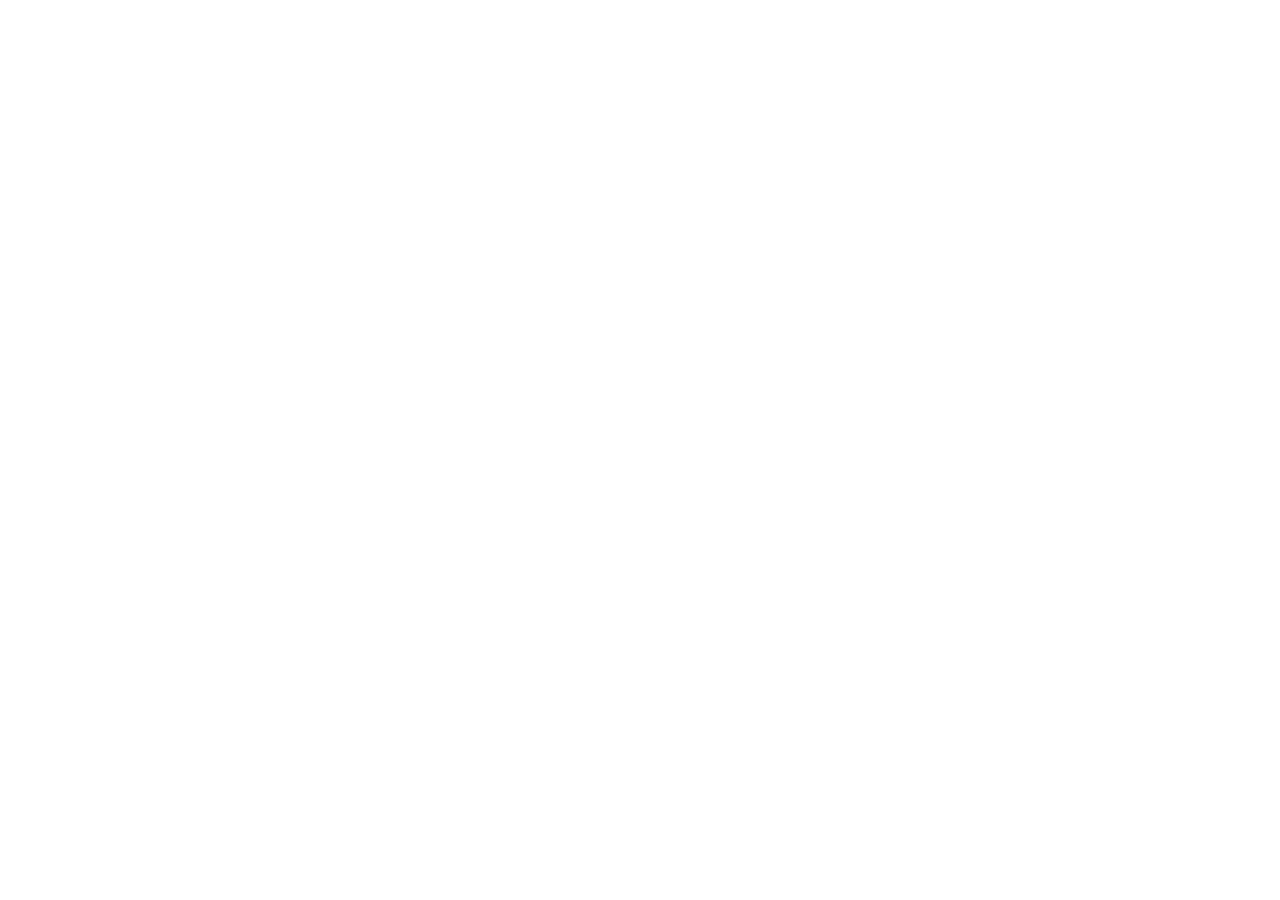
==== frontend/index.html @ b8f39c0d "Create index.html" ====
<!doctype html>
<html lang="en">
<head>
<meta charset="utf-8" />
<meta name="viewport" content="width=device-width, initial-scale=1" />
<title>Signal Desk — Autonomous Persona Agent</title>
<link rel="icon" href="data:image/svg+xml,%3Csvg xmlns='http://www.w3.org/2000/svg' viewBox='0 0 16 16'%3E%3Ccircle cx='8' cy='8' r='6' fill='%23FFB454'/%3E%3C/svg%3E" />
<link rel="preconnect" href="https://fonts.googleapis.com" />
<link rel="preconnect" href="https://fonts.gstatic.com" crossorigin />
<link href="https://fonts.googleapis.com/css2?family=IBM+Plex+Mono:wght@400;500;600&family=IBM+Plex+Sans:wght@400;500;600&display=swap" rel="stylesheet" />
<link rel="stylesheet" href="style.css" />
</head>
<body>

  <!-- ============== BOOT / INITIALIZE SCREEN ============== -->
  <main id="boot-screen" class="boot-screen" hidden>
    <div class="boot-panel">
      <p class="eyebrow">signal desk — setup</p>
      <h1>Initialize a persona</h1>
      <p class="boot-copy">
        Give it a name and a domain. From here it discovers its own topics,
        decides what's worth saying, and keeps publishing on its own clock —
        no further input from you.
      </p>

      <form id="init-form" class="boot-form">
        <label class="field">
          <span>Persona name</span>
          <input id="persona-name" type="text" placeholder="Ada" maxlength="40" autocomplete="off" required />
        </label>

        <label class="field">
          <span>Domain</span>
          <select id="persona-domain-select">
            <option value="AI Security">AI Security Researcher</option>
            <option value="Machine Learning Engineer">Machine Learning Engineer</option>
            <option value="AI Product Analyst">AI Product Analyst</option>
            <option value="Open Source Contributor">Open Source Contributor</option>
            <option value="Robotics Engineer">Robotics Engineer</option>
            <option value="Developer Advocate">Developer Advocate</option>
            <option value="AI Ethics Researcher">AI Ethics Researcher</option>
            <option value="__custom__">Custom domain…</option>
          </select>
        </label>

        <label class="field" id="custom-domain-field" hidden>
          <span>Custom domain</span>
          <input id="persona-domain-custom" type="text" placeholder="e.g. Quantum Computing" maxlength="60" autocomplete="off" />
        </label>

        <button type="submit" id="init-submit" class="btn-primary">
          Initialize agent <span class="arrow">→</span>
        </button>

        <p id="boot-error" class="error-line" hidden></p>
      </form>
    </div>
  </main>

  <!-- ============== SIGNAL DESK (MAIN FEED) ============== -->
  <div id="desk" class="desk" hidden>

    <header class="control-strip">
      <div class="control-row control-row--top">
        <div class="identity">
          <span class="status-dot" id="status-dot" aria-hidden="true"></span>
          <div class="identity-text">
            <h1 id="persona-name-display">—</h1>
            <p id="persona-domain-display" class="domain-line">—</p>
          </div>
        </div>

        <div class="controls-right">
          <button id="refresh-btn" class="btn-ghost" title="Refresh now">Refresh</button>
          <button id="reset-btn" class="btn-ghost" title="Initialize a different persona">New persona</button>
        </div>
      </div>

      <p id="persona-tagline" class="tagline">—</p>

      <div class="control-row control-row--meta">
        <div class="meta-item">
          <span class="meta-label">status</span>
          <span class="meta-value" id="status-value">connecting…</span>
        </div>
        <div class="meta-item">
          <span class="meta-label">next transmission</span>
          <span class="meta-value" id="countdown-value">—</span>
        </div>
        <div class="meta-item">
          <span class="meta-label">published</span>
          <span class="meta-value" id="post-count-value">0</span>
        </div>
        <div class="meta-item meta-item--id">
          <span class="meta-label">agent id</span>
          <button class="meta-value meta-value--copy" id="agent-id-value" title="Click to copy">—</button>
        </div>
      </div>
    </header>

    <main class="feed" id="feed" aria-live="polite">
      <!-- posts injected here -->
    </main>

    <p id="feed-empty" class="empty-state" hidden>
      No transmissions yet. The desk is still evaluating incoming signal —
      it only publishes when a topic clears its own editorial bar.
    </p>

    <p id="feed-error" class="error-line error-line--feed" hidden></p>

    <footer class="desk-footer">
      <span>Backend: Spring Boot · discovers from Hacker News + arXiv · publishes autonomously over time</span>
    </footer>
  </div>

  <template id="post-card-template">
    <article class="card">
      <div class="card-meta">
        <span class="card-index"></span>
        <time class="card-time"></time>
      </div>
      <p class="card-text"></p>
      <details class="card-rationale">
        <summary>Rationale</summary>
        <p class="card-rationale-text"></p>
      </details>
      <div class="card-sources"></div>
    </article>
  </template>

  <script src="app.js"></script>
</body>
</html>
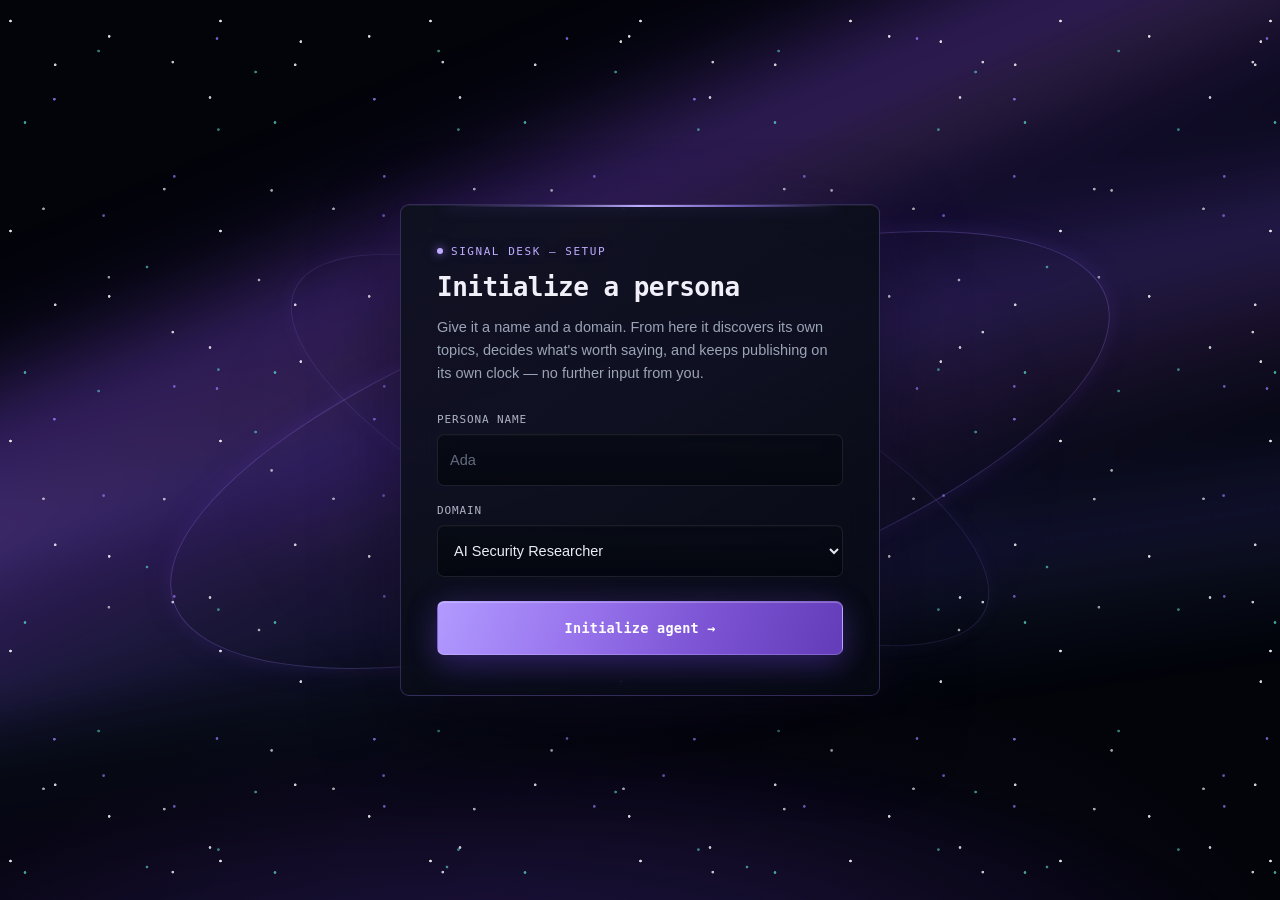
==== commit 26bafeb9: "Update index.html" ====
--- a/frontend/index.html
+++ b/frontend/index.html
@@ -3,7 +3,7 @@
 <head>
 <meta charset="utf-8" />
 <meta name="viewport" content="width=device-width, initial-scale=1" />
-<title>Signal Desk — Autonomous Persona Agent</title>
+<title>AI-Persona — Autonomous Persona Agent</title>
 <link rel="icon" href="data:image/svg+xml,%3Csvg xmlns='http://www.w3.org/2000/svg' viewBox='0 0 16 16'%3E%3Ccircle cx='8' cy='8' r='6' fill='%23FFB454'/%3E%3C/svg%3E" />
 <link rel="preconnect" href="https://fonts.googleapis.com" />
 <link rel="preconnect" href="https://fonts.gstatic.com" crossorigin />
--- a/frontend/style.css
+++ b/frontend/style.css
@@ -0,0 +1,1590 @@
+/* =========================================================================
+   SIGNAL DESK 
+   ========================================================================= */
+
+:root {
+  --bg: #03040a;
+  --bg-deep: #060817;
+
+  --panel: rgba(10, 14, 25, 0.82);
+  --panel-raised: rgba(13, 18, 30, 0.82);
+
+  --hairline: rgba(255,255,255,0.075);
+  --hairline-soft: rgba(255,255,255,0.045);
+
+  --text: #ececf5;
+  --text-dim: #9ba4b7;
+  --text-faint: #626b7e;
+
+  /* PURPLE PRIMARY */
+  --purple: #9b7cff;
+  --purple-light: #c0adff;
+  --purple-deep: #7047d1;
+
+  /* CYAN SECONDARY */
+  --cyan: #5ee6d9;
+  --cyan-light: #8df4ea;
+
+  --red: #ff6b6b;
+
+  --mono:
+    "IBM Plex Mono",
+    ui-monospace,
+    "SF Mono",
+    Menlo,
+    monospace;
+
+  --sans:
+    "IBM Plex Sans",
+    -apple-system,
+    "Segoe UI",
+    sans-serif;
+}
+
+
+/* =========================================================================
+   RESET
+   ========================================================================= */
+
+* {
+  box-sizing: border-box;
+}
+
+html,
+body {
+  margin: 0;
+  padding: 0;
+
+  min-height: 100%;
+
+  background: #03040a;
+
+  color: var(--text);
+
+  font-family: var(--sans);
+
+  -webkit-font-smoothing: antialiased;
+  text-rendering: optimizeLegibility;
+}
+
+body {
+  position: relative;
+
+  overflow-x: hidden;
+
+  background:
+    radial-gradient(
+      ellipse 75% 55% at 50% 110%,
+      rgba(91,55,185,0.12),
+      transparent 70%
+    ),
+    #03040a;
+}
+
+a {
+  color: var(--cyan);
+}
+
+button {
+  font-family: inherit;
+  cursor: pointer;
+}
+
+[hidden] {
+  display: none !important;
+}
+
+::selection {
+  background: rgba(155,124,255,0.28);
+  color: #fff;
+}
+
+:focus-visible {
+  outline: 2px solid var(--purple-light);
+  outline-offset: 2px;
+}
+
+
+/* =========================================================================
+   UNIVERSE — STAR FIELD
+   ========================================================================= */
+
+body::after {
+  content: "";
+
+  position: fixed;
+  inset: 0;
+
+  z-index: 0;
+
+  pointer-events: none;
+
+  background-image:
+
+    /* white stars */
+    radial-gradient(circle at 5% 10%,
+      rgba(255,255,255,.88) 0 1px,
+      transparent 1.7px),
+
+    radial-gradient(circle at 15% 72%,
+      rgba(255,255,255,.62) 0 1px,
+      transparent 1.7px),
+
+    radial-gradient(circle at 23% 27%,
+      rgba(255,255,255,.80) 0 1px,
+      transparent 1.7px),
+
+    radial-gradient(circle at 33% 84%,
+      rgba(255,255,255,.58) 0 1px,
+      transparent 1.7px),
+
+    radial-gradient(circle at 42% 14%,
+      rgba(255,255,255,.84) 0 1px,
+      transparent 1.7px),
+
+    radial-gradient(circle at 53% 61%,
+      rgba(255,255,255,.65) 0 1px,
+      transparent 1.7px),
+
+    radial-gradient(circle at 64% 23%,
+      rgba(255,255,255,.76) 0 1px,
+      transparent 1.7px),
+
+    radial-gradient(circle at 74% 80%,
+      rgba(255,255,255,.64) 0 1px,
+      transparent 1.7px),
+
+    radial-gradient(circle at 84% 39%,
+      rgba(255,255,255,.78) 0 1px,
+      transparent 1.7px),
+
+    radial-gradient(circle at 94% 13%,
+      rgba(255,255,255,.84) 0 1px,
+      transparent 1.7px),
+
+    radial-gradient(circle at 97% 68%,
+      rgba(255,255,255,.62) 0 1px,
+      transparent 1.7px),
+
+    /* cyan stars */
+    radial-gradient(circle at 10% 49%,
+      rgba(94,230,217,.70) 0 1px,
+      transparent 1.7px),
+
+    radial-gradient(circle at 29% 15%,
+      rgba(94,230,217,.52) 0 1px,
+      transparent 1.7px),
+
+    radial-gradient(circle at 49% 89%,
+      rgba(94,230,217,.60) 0 1px,
+      transparent 1.7px),
+
+    radial-gradient(circle at 71% 20%,
+      rgba(94,230,217,.58) 0 1px,
+      transparent 1.7px),
+
+    radial-gradient(circle at 91% 54%,
+      rgba(94,230,217,.50) 0 1px,
+      transparent 1.7px),
+
+    /* violet stars */
+    radial-gradient(circle at 17% 31%,
+      rgba(155,124,255,.80) 0 1px,
+      transparent 1.7px),
+
+    radial-gradient(circle at 37% 77%,
+      rgba(155,124,255,.62) 0 1px,
+      transparent 1.7px),
+
+    radial-gradient(circle at 62% 11%,
+      rgba(155,124,255,.72) 0 1px,
+      transparent 1.7px),
+
+    radial-gradient(circle at 83% 84%,
+      rgba(155,124,255,.65) 0 1px,
+      transparent 1.7px);
+
+  background-size:
+    210px 210px,
+    290px 290px,
+    240px 240px,
+    330px 330px,
+    260px 260px,
+    310px 310px,
+    270px 270px,
+    350px 350px,
+    250px 250px,
+    320px 320px,
+    280px 280px,
+    250px 250px,
+    340px 340px,
+    300px 300px,
+    360px 360px,
+    240px 240px,
+    320px 320px,
+    280px 280px,
+    350px 350px;
+
+  animation: starDrift 90s linear infinite;
+}
+
+@keyframes starDrift {
+  from {
+    transform: translate3d(0,0,0);
+  }
+
+  to {
+    transform: translate3d(-18px,14px,0);
+  }
+}
+
+
+/* =========================================================================
+   AURORA — STRONG PURPLE ATMOSPHERE
+   ========================================================================= */
+
+body::before {
+  content: "";
+
+  position: fixed;
+
+  inset: -20% -15%;
+
+  z-index: 0;
+
+  pointer-events: none;
+
+  background:
+
+    /* MAIN PURPLE RIBBON */
+    linear-gradient(
+      157deg,
+      transparent 25%,
+      rgba(93,48,205,0.04) 30%,
+      rgba(143,83,255,0.34) 36%,
+      rgba(181,113,255,0.22) 40%,
+      rgba(106,60,222,0.13) 44%,
+      transparent 51%
+    ),
+
+    /* SECOND VIOLET RIBBON */
+    linear-gradient(
+      166deg,
+      transparent 34%,
+      rgba(77,61,200,0.06) 40%,
+      rgba(121,83,239,0.30) 46%,
+      rgba(167,103,255,0.16) 51%,
+      transparent 58%
+    ),
+
+    /* BLUE/VIOLET EDGE */
+    linear-gradient(
+      172deg,
+      transparent 48%,
+      rgba(66,88,211,0.05) 54%,
+      rgba(91,91,225,0.18) 60%,
+      rgba(81,132,220,0.08) 64%,
+      transparent 70%
+    ),
+
+    /* LOWER PURPLE */
+    radial-gradient(
+      ellipse 70% 25% at 38% 91%,
+      rgba(112,62,220,0.22),
+      transparent 72%
+    );
+
+  filter: blur(22px);
+
+  opacity: .92;
+
+  animation: auroraFlow 18s ease-in-out infinite alternate;
+}
+
+@keyframes auroraFlow {
+  0% {
+    transform:
+      translate3d(-3%,0,0)
+      rotate(-3deg)
+      scale(1);
+  }
+
+  50% {
+    transform:
+      translate3d(3%,2%,0)
+      rotate(-5deg)
+      scale(1.04);
+  }
+
+  100% {
+    transform:
+      translate3d(-1%,4%,0)
+      rotate(-2deg)
+      scale(1.07);
+  }
+}
+
+
+/* =========================================================================
+   BOOT SCREEN
+   ========================================================================= */
+
+.boot-screen {
+  min-height: 100vh;
+
+  display: flex;
+
+  align-items: center;
+  justify-content: center;
+
+  padding: 24px;
+
+  position: relative;
+
+  z-index: 1;
+
+  isolation: isolate;
+
+  background:
+    radial-gradient(
+      ellipse 600px 430px at 50% 50%,
+      rgba(112,68,220,0.10),
+      transparent 72%
+    );
+}
+
+
+/* =========================================================================
+   ORBIT RINGS
+   These belong to the boot screen, NOT the body/card.
+   Therefore they stay behind the panel.
+   ========================================================================= */
+
+.boot-screen::before {
+  content: "";
+
+  position: absolute;
+
+  width: 980px;
+  height: 330px;
+
+  left: 50%;
+  top: 50%;
+
+  transform:
+    translate(-50%,-50%)
+    rotate(-18deg);
+
+  z-index: 0;
+
+  pointer-events: none;
+
+  border:
+    1px solid rgba(166,132,255,0.26);
+
+  border-radius: 50%;
+
+  box-shadow:
+    0 0 18px rgba(139,92,246,0.10),
+    0 0 45px rgba(139,92,246,0.045);
+
+  animation:
+    orbitA 28s linear infinite;
+}
+
+.boot-screen::after {
+  content: "";
+
+  position: absolute;
+
+  width: 760px;
+  height: 245px;
+
+  left: 50%;
+  top: 50%;
+
+  transform:
+    translate(-50%,-50%)
+    rotate(25deg);
+
+  z-index: 0;
+
+  pointer-events: none;
+
+  border:
+    1px solid rgba(155,124,255,0.16);
+
+  border-radius: 50%;
+
+  box-shadow:
+    0 0 20px rgba(155,124,255,0.05);
+
+  animation:
+    orbitB 36s linear infinite reverse;
+}
+
+@keyframes orbitA {
+  from {
+    transform:
+      translate(-50%,-50%)
+      rotate(-18deg);
+  }
+
+  to {
+    transform:
+      translate(-50%,-50%)
+      rotate(342deg);
+  }
+}
+
+@keyframes orbitB {
+  from {
+    transform:
+      translate(-50%,-50%)
+      rotate(25deg);
+  }
+
+  to {
+    transform:
+      translate(-50%,-50%)
+      rotate(-335deg);
+  }
+}
+
+
+/* =========================================================================
+   BOOT PANEL
+   ========================================================================= */
+
+.boot-panel {
+  position: relative;
+
+  z-index: 2;
+
+  width: 100%;
+  max-width: 480px;
+
+  padding: 40px 36px;
+
+  background:
+    linear-gradient(
+      145deg,
+      rgba(13,17,29,0.88),
+      rgba(7,10,18,0.82)
+    );
+
+  border:
+    1px solid rgba(155,124,255,0.28);
+
+  border-radius: 9px;
+
+  backdrop-filter: blur(18px);
+
+  box-shadow:
+    0 30px 80px rgba(0,0,0,0.52),
+    0 0 55px rgba(111,72,210,0.11),
+    inset 0 1px 0 rgba(255,255,255,0.055);
+
+  overflow: hidden;
+
+  animation: panelReveal .5s ease both;
+}
+
+.boot-panel::before {
+  content: "";
+
+  position: absolute;
+
+  top: 0;
+
+  left: 9%;
+  right: 9%;
+
+  height: 2px;
+
+  background:
+    linear-gradient(
+      90deg,
+      transparent,
+      rgba(155,124,255,0.35),
+      rgba(190,171,255,1),
+      rgba(155,124,255,0.65),
+      transparent
+    );
+
+  box-shadow:
+    0 0 15px rgba(155,124,255,0.40);
+
+  pointer-events: none;
+}
+
+@keyframes panelReveal {
+  from {
+    opacity: 0;
+
+    transform:
+      translateY(8px)
+      scale(.99);
+  }
+
+  to {
+    opacity: 1;
+
+    transform:
+      translateY(0)
+      scale(1);
+  }
+}
+
+
+/* =========================================================================
+   TYPOGRAPHY
+   ========================================================================= */
+
+.eyebrow {
+  display: flex;
+
+  align-items: center;
+
+  gap: 8px;
+
+  margin: 0 0 14px;
+
+  color: var(--purple-light);
+
+  font-family: var(--mono);
+
+  font-size: 11px;
+
+  letter-spacing: .14em;
+
+  text-transform: uppercase;
+
+  text-shadow:
+    0 0 14px rgba(155,124,255,.28);
+}
+
+.eyebrow::before {
+  content: "";
+
+  width: 6px;
+  height: 6px;
+
+  flex-shrink: 0;
+
+  border-radius: 50%;
+
+  background: var(--purple-light);
+
+  box-shadow:
+    0 0 8px rgba(155,124,255,.85),
+    0 0 18px rgba(155,124,255,.30);
+
+  animation:
+    eyebrowPulse 2.5s ease-in-out infinite;
+}
+
+@keyframes eyebrowPulse {
+  0%,
+  100% {
+    opacity: .65;
+    transform: scale(.9);
+  }
+
+  50% {
+    opacity: 1;
+    transform: scale(1.12);
+  }
+}
+
+.boot-panel h1 {
+  margin: 0 0 14px;
+
+  color: #f1eff8;
+
+  font-family: var(--mono);
+
+  font-size: 26px;
+
+  font-weight: 600;
+
+  letter-spacing: -.02em;
+}
+
+.boot-copy {
+  margin: 0 0 28px;
+
+  color: var(--text-dim);
+
+  font-size: 14.5px;
+
+  line-height: 1.6;
+}
+
+
+/* =========================================================================
+   FORM
+   ========================================================================= */
+
+.boot-form {
+  display: flex;
+
+  flex-direction: column;
+
+  gap: 18px;
+}
+
+.field {
+  display: flex;
+
+  flex-direction: column;
+
+  gap: 8px;
+
+  color: var(--text-dim);
+
+  font-size: 13px;
+}
+
+.field span {
+  color: #aeb5c6;
+
+  font-family: var(--mono);
+
+  font-size: 11px;
+
+  letter-spacing: .08em;
+
+  text-transform: uppercase;
+
+  transition: color .18s ease;
+}
+
+.field:focus-within span {
+  color: var(--purple-light);
+}
+
+.field input,
+.field select {
+  width: 100%;
+
+  min-height: 52px;
+
+  padding: 11px 12px;
+
+  background:
+    linear-gradient(
+      180deg,
+      rgba(8,12,21,.84),
+      rgba(5,8,15,.76)
+    );
+
+  border:
+    1px solid rgba(255,255,255,.085);
+
+  border-radius: 7px;
+
+  color: var(--text);
+
+  font-family: var(--sans);
+
+  font-size: 14.5px;
+
+  outline: none;
+
+  box-shadow:
+    inset 0 1px 0 rgba(255,255,255,.025),
+    inset 0 -12px 25px rgba(0,0,0,.07);
+
+  transition:
+    border-color .18s ease,
+    box-shadow .18s ease,
+    background .18s ease;
+}
+
+.field input::placeholder {
+  color: var(--text-faint);
+}
+
+.field input:hover,
+.field select:hover {
+  border-color:
+    rgba(155,124,255,.30);
+}
+
+.field input:focus,
+.field select:focus {
+  border-color:
+    rgba(174,148,255,.80);
+
+  background:
+    rgba(8,12,22,.94);
+
+  box-shadow:
+    0 0 0 3px rgba(155,124,255,.055),
+    0 0 25px rgba(155,124,255,.10),
+    inset 0 1px 0 rgba(255,255,255,.035);
+}
+
+
+/* =========================================================================
+   PRIMARY BUTTON
+   ========================================================================= */
+
+.btn-primary {
+  position: relative;
+
+  margin-top: 6px;
+
+  min-height: 54px;
+
+  display: inline-flex;
+
+  align-items: center;
+  justify-content: center;
+
+  gap: 8px;
+
+  padding: 13px 18px;
+
+  border:
+    1px solid rgba(222,213,255,.22);
+
+  border-radius: 7px;
+
+  background:
+    linear-gradient(
+      110deg,
+      #b19aff 0%,
+      #9874ed 35%,
+      #7c54d4 65%,
+      #633cb9 100%
+    );
+
+  color: #fff;
+
+  font-family: var(--mono);
+
+  font-size: 13.5px;
+
+  font-weight: 600;
+
+  letter-spacing: .02em;
+
+  box-shadow:
+    0 12px 30px rgba(82,52,180,.36),
+    0 0 35px rgba(139,92,246,.14),
+    inset 0 1px 0 rgba(255,255,255,.24);
+
+  overflow: hidden;
+
+  transition:
+    transform .18s ease,
+    filter .18s ease,
+    box-shadow .18s ease;
+}
+
+.btn-primary::before {
+  content: "";
+
+  position: absolute;
+
+  top: 0;
+  bottom: 0;
+
+  left: -110%;
+
+  width: 65%;
+
+  background:
+    linear-gradient(
+      90deg,
+      transparent,
+      rgba(255,255,255,.20),
+      transparent
+    );
+
+  transform: skewX(-18deg);
+
+  transition: left .55s ease;
+}
+
+.btn-primary:hover {
+  filter: brightness(1.07);
+
+  transform:
+    translateY(-2px);
+
+  box-shadow:
+    0 17px 42px rgba(82,52,180,.46),
+    0 0 45px rgba(139,92,246,.19),
+    inset 0 1px 0 rgba(255,255,255,.27);
+}
+
+.btn-primary:hover::before {
+  left: 130%;
+}
+
+.btn-primary:active {
+  transform: scale(.98);
+}
+
+.btn-primary:disabled {
+  opacity: .55;
+
+  cursor: default;
+
+  transform: none;
+}
+
+.btn-primary .arrow {
+  transition: transform .15s ease;
+}
+
+.btn-primary:hover .arrow {
+  transform: translateX(3px);
+}
+
+
+/* =========================================================================
+   GHOST BUTTONS
+   ========================================================================= */
+
+.btn-ghost {
+  padding: 7px 12px;
+
+  background:
+    rgba(255,255,255,.018);
+
+  border:
+    1px solid var(--hairline);
+
+  border-radius: 5px;
+
+  color: var(--text-dim);
+
+  font-family: var(--mono);
+
+  font-size: 11.5px;
+
+  letter-spacing: .04em;
+
+  transition:
+    border-color .16s ease,
+    color .16s ease,
+    background .16s ease,
+    transform .16s ease;
+}
+
+.btn-ghost:hover {
+  border-color:
+    rgba(155,124,255,.32);
+
+  color:
+    var(--purple-light);
+
+  background:
+    rgba(155,124,255,.045);
+
+  transform:
+    translateY(-1px);
+}
+
+
+/* =========================================================================
+   ERROR
+   ========================================================================= */
+
+.error-line {
+  margin: 4px 0 0;
+
+  color: var(--red);
+
+  font-family: var(--mono);
+
+  font-size: 12.5px;
+}
+
+
+/* =========================================================================
+   MAIN DESK
+   ========================================================================= */
+
+.desk {
+  position: relative;
+
+  z-index: 1;
+
+  max-width: 720px;
+
+  margin: 0 auto;
+
+  padding:
+    0 20px 80px;
+}
+
+
+/* =========================================================================
+   CONTROL STRIP
+   ========================================================================= */
+
+.control-strip {
+  position: sticky;
+
+  top: 0;
+
+  z-index: 10;
+
+  padding: 22px 0 16px;
+
+  margin-bottom: 8px;
+
+  background:
+    linear-gradient(
+      to bottom,
+      rgba(3,5,11,.94),
+      rgba(3,5,11,.80),
+      rgba(3,5,11,.58)
+    );
+
+  backdrop-filter: blur(14px);
+
+  border-bottom:
+    1px solid rgba(155,124,255,.14);
+}
+
+.control-row {
+  display: flex;
+
+  align-items: center;
+
+  justify-content: space-between;
+
+  gap: 12px;
+}
+
+.identity {
+  display: flex;
+
+  align-items: center;
+
+  gap: 12px;
+
+  min-width: 0;
+}
+
+.status-dot {
+  width: 9px;
+  height: 9px;
+
+  min-width: 9px;
+
+  border-radius: 50%;
+
+  background: var(--cyan);
+
+  box-shadow:
+    0 0 12px rgba(94,230,217,.30);
+
+  animation:
+    pulse 2.2s ease-out infinite;
+}
+
+.status-dot.is-error {
+  background: var(--red);
+
+  box-shadow: none;
+
+  animation: none;
+}
+
+@keyframes pulse {
+  0% {
+    box-shadow:
+      0 0 0 0 rgba(94,230,217,.55),
+      0 0 12px rgba(94,230,217,.22);
+  }
+
+  70% {
+    box-shadow:
+      0 0 0 8px rgba(94,230,217,0),
+      0 0 12px rgba(94,230,217,.04);
+  }
+
+  100% {
+    box-shadow:
+      0 0 0 0 rgba(94,230,217,0),
+      0 0 12px rgba(94,230,217,.22);
+  }
+}
+
+.identity-text {
+  min-width: 0;
+}
+
+.identity-text h1 {
+  margin: 0;
+
+  color: #f1eff8;
+
+  font-family: var(--mono);
+
+  font-size: 17px;
+
+  font-weight: 600;
+
+  white-space: nowrap;
+
+  overflow: hidden;
+
+  text-overflow: ellipsis;
+}
+
+.domain-line {
+  margin: 2px 0 0;
+
+  color: var(--purple-light);
+
+  font-family: var(--mono);
+
+  font-size: 11px;
+
+  letter-spacing: .06em;
+
+  text-transform: uppercase;
+
+  text-shadow:
+    0 0 12px rgba(155,124,255,.20);
+}
+
+.controls-right {
+  display: flex;
+
+  gap: 8px;
+
+  flex-shrink: 0;
+}
+
+.tagline {
+  margin: 12px 0 0;
+
+  color: var(--text-dim);
+
+  font-size: 13.5px;
+
+  font-style: italic;
+}
+
+
+/* =========================================================================
+   META
+   ========================================================================= */
+
+.control-row--meta {
+  margin-top: 16px;
+
+  flex-wrap: wrap;
+
+  gap: 20px;
+
+  justify-content: flex-start;
+}
+
+.meta-item {
+  display: flex;
+
+  flex-direction: column;
+
+  gap: 3px;
+}
+
+.meta-label {
+  color: var(--text-faint);
+
+  font-family: var(--mono);
+
+  font-size: 10px;
+
+  letter-spacing: .09em;
+
+  text-transform: uppercase;
+}
+
+.meta-value {
+  padding: 0;
+
+  border: none;
+
+  background: none;
+
+  color: var(--text);
+
+  font-family: var(--mono);
+
+  font-size: 13px;
+
+  text-align: left;
+}
+
+.meta-item--id {
+  margin-left: auto;
+}
+
+.meta-value--copy {
+  color: var(--text-dim);
+
+  cursor: pointer;
+
+  border-bottom:
+    1px dashed var(--text-faint);
+
+  transition:
+    color .16s ease,
+    border-color .16s ease;
+}
+
+.meta-value--copy:hover {
+  color: var(--cyan-light);
+
+  border-bottom-color: var(--cyan);
+}
+
+.meta-value--copy.copied {
+  color: var(--cyan);
+
+  border-bottom-color: transparent;
+}
+
+
+/* =========================================================================
+   FEED
+   ========================================================================= */
+
+.feed {
+  display: flex;
+
+  flex-direction: column;
+
+  gap: 14px;
+
+  padding-top: 18px;
+}
+
+
+/* =========================================================================
+   TRANSMISSION CARDS
+   ========================================================================= */
+
+.card {
+  position: relative;
+
+  padding: 20px 22px;
+
+  background:
+    linear-gradient(
+      145deg,
+      rgba(14,19,32,.82),
+      rgba(7,10,18,.76)
+    );
+
+  border:
+    1px solid rgba(155,124,255,.12);
+
+  border-radius: 7px;
+
+  backdrop-filter: blur(10px);
+
+  box-shadow:
+    0 16px 40px rgba(0,0,0,.28),
+    inset 0 1px 0 rgba(255,255,255,.035);
+
+  animation:
+    reveal .4s ease both;
+
+  transition:
+    transform .2s ease,
+    border-color .2s ease,
+    box-shadow .2s ease;
+}
+
+.card::before {
+  content: "";
+
+  position: absolute;
+
+  left: 0;
+
+  top: 16px;
+  bottom: 16px;
+
+  width: 2px;
+
+  background:
+    linear-gradient(
+      to bottom,
+      transparent,
+      var(--purple),
+      var(--purple-light),
+      var(--cyan),
+      transparent
+    );
+
+  box-shadow:
+    0 0 13px rgba(155,124,255,.22);
+}
+
+.card:hover {
+  transform:
+    translateY(-2px);
+
+  border-color:
+    rgba(155,124,255,.28);
+
+  box-shadow:
+    0 20px 48px rgba(0,0,0,.34),
+    0 0 30px rgba(95,65,190,.08),
+    inset 0 1px 0 rgba(255,255,255,.045);
+}
+
+.card.is-new {
+  border-color:
+    rgba(155,124,255,.46);
+
+  box-shadow:
+    0 0 25px rgba(139,92,246,.10),
+    0 16px 40px rgba(0,0,0,.28);
+}
+
+@keyframes reveal {
+  from {
+    opacity: 0;
+
+    transform:
+      translateY(5px);
+  }
+
+  to {
+    opacity: 1;
+
+    transform:
+      translateY(0);
+  }
+}
+
+
+/* =========================================================================
+   CARD META
+   ========================================================================= */
+
+.card-meta {
+  display: flex;
+
+  justify-content: space-between;
+
+  align-items: baseline;
+
+  margin-bottom: 12px;
+
+  font-family: var(--mono);
+}
+
+.card-index {
+  color: var(--purple-light);
+
+  font-size: 11px;
+
+  letter-spacing: .04em;
+
+  text-shadow:
+    0 0 12px rgba(155,124,255,.16);
+}
+
+.card-time {
+  color: var(--text-faint);
+
+  font-size: 11px;
+}
+
+.card-text {
+  margin: 0 0 14px;
+
+  color: #e9eaf1;
+
+  font-size: 15px;
+
+  line-height: 1.65;
+
+  white-space: pre-line;
+}
+
+
+/* =========================================================================
+   RATIONALE
+   ========================================================================= */
+
+.card-rationale {
+  padding-top: 10px;
+
+  border-top:
+    1px solid var(--hairline);
+}
+
+.card-rationale summary {
+  color: var(--text-dim);
+
+  font-family: var(--mono);
+
+  font-size: 10.5px;
+
+  letter-spacing: .08em;
+
+  text-transform: uppercase;
+
+  cursor: pointer;
+
+  list-style: none;
+}
+
+.card-rationale summary::-webkit-details-marker {
+  display: none;
+}
+
+.card-rationale summary::before {
+  content: "▸ ";
+
+  color: var(--purple);
+}
+
+.card-rationale[open] summary::before {
+  content: "▾ ";
+}
+
+.card-rationale summary:hover {
+  color: var(--purple-light);
+}
+
+.card-rationale-text {
+  margin: 10px 0 0;
+
+  color: var(--text-dim);
+
+  font-size: 13px;
+
+  line-height: 1.6;
+}
+
+
+/* =========================================================================
+   SOURCES
+   ========================================================================= */
+
+.card-sources {
+  display: flex;
+
+  flex-wrap: wrap;
+
+  gap: 8px;
+
+  margin-top: 12px;
+}
+
+.source-chip {
+  max-width: 260px;
+
+  padding: 4px 8px;
+
+  overflow: hidden;
+
+  color: var(--cyan);
+
+  background:
+    linear-gradient(
+      135deg,
+      rgba(94,230,217,.055),
+      rgba(155,124,255,.045)
+    );
+
+  border:
+    1px solid rgba(94,230,217,.18);
+
+  border-radius: 4px;
+
+  font-family: var(--mono);
+
+  font-size: 11px;
+
+  text-decoration: none;
+
+  text-overflow: ellipsis;
+
+  white-space: nowrap;
+
+  transition:
+    background .18s ease,
+    border-color .18s ease,
+    transform .18s ease;
+}
+
+.source-chip:hover {
+  background:
+    rgba(94,230,217,.10);
+
+  border-color:
+    rgba(94,230,217,.32);
+
+  transform:
+    translateY(-1px);
+}
+
+
+/* =========================================================================
+   EMPTY / ERROR
+   ========================================================================= */
+
+.empty-state {
+  margin-top: 18px;
+
+  padding: 32px 24px;
+
+  color: var(--text-dim);
+
+  font-size: 14px;
+
+  line-height: 1.6;
+
+  text-align: center;
+
+  background:
+    rgba(9,13,22,.60);
+
+  border:
+    1px dashed rgba(155,124,255,.20);
+
+  border-radius: 7px;
+
+  backdrop-filter: blur(8px);
+}
+
+.error-line--feed {
+  margin-top: 18px;
+
+  text-align: center;
+}
+
+
+/* =========================================================================
+   FOOTER
+   ========================================================================= */
+
+.desk-footer {
+  margin-top: 40px;
+
+  padding-top: 16px;
+
+  border-top:
+    1px solid rgba(155,124,255,.11);
+
+  color: var(--text-faint);
+
+  font-family: var(--mono);
+
+  font-size: 11px;
+
+  text-align: center;
+}
+
+
+/* =========================================================================
+   RESPONSIVE
+   ========================================================================= */
+
+@media (max-width: 700px) {
+  .desk {
+    padding-left: 16px;
+    padding-right: 16px;
+  }
+
+  .boot-screen::before {
+    width: 720px;
+    height: 270px;
+  }
+
+  .boot-screen::after {
+    width: 560px;
+    height: 205px;
+  }
+}
+
+@media (max-width: 560px) {
+  .boot-panel {
+    padding: 30px 22px;
+  }
+
+  .boot-panel h1 {
+    font-size: 23px;
+  }
+
+  .boot-copy {
+    font-size: 14px;
+  }
+
+  .control-row--top {
+    flex-wrap: wrap;
+  }
+
+  .controls-right {
+    width: 100%;
+  }
+
+  .controls-right .btn-ghost {
+    flex: 1;
+  }
+
+  .meta-item--id {
+    margin-left: 0;
+  }
+
+  .card {
+    padding: 18px;
+  }
+
+  .card-text {
+    font-size: 14px;
+  }
+
+  .boot-screen::before {
+    width: 600px;
+    height: 220px;
+  }
+
+  .boot-screen::after {
+    width: 470px;
+    height: 175px;
+  }
+}
+
+
+/* =========================================================================
+   REDUCED MOTION
+   ========================================================================= */
+
+@media (prefers-reduced-motion: reduce) {
+  body::before,
+  body::after,
+  .boot-screen::before,
+  .boot-screen::after,
+  .status-dot,
+  .boot-panel {
+    animation: none;
+  }
+
+  .card {
+    animation: none;
+  }
+
+  .btn-primary,
+  .btn-primary .arrow,
+  .card {
+    transition: none;
+  }
+}
